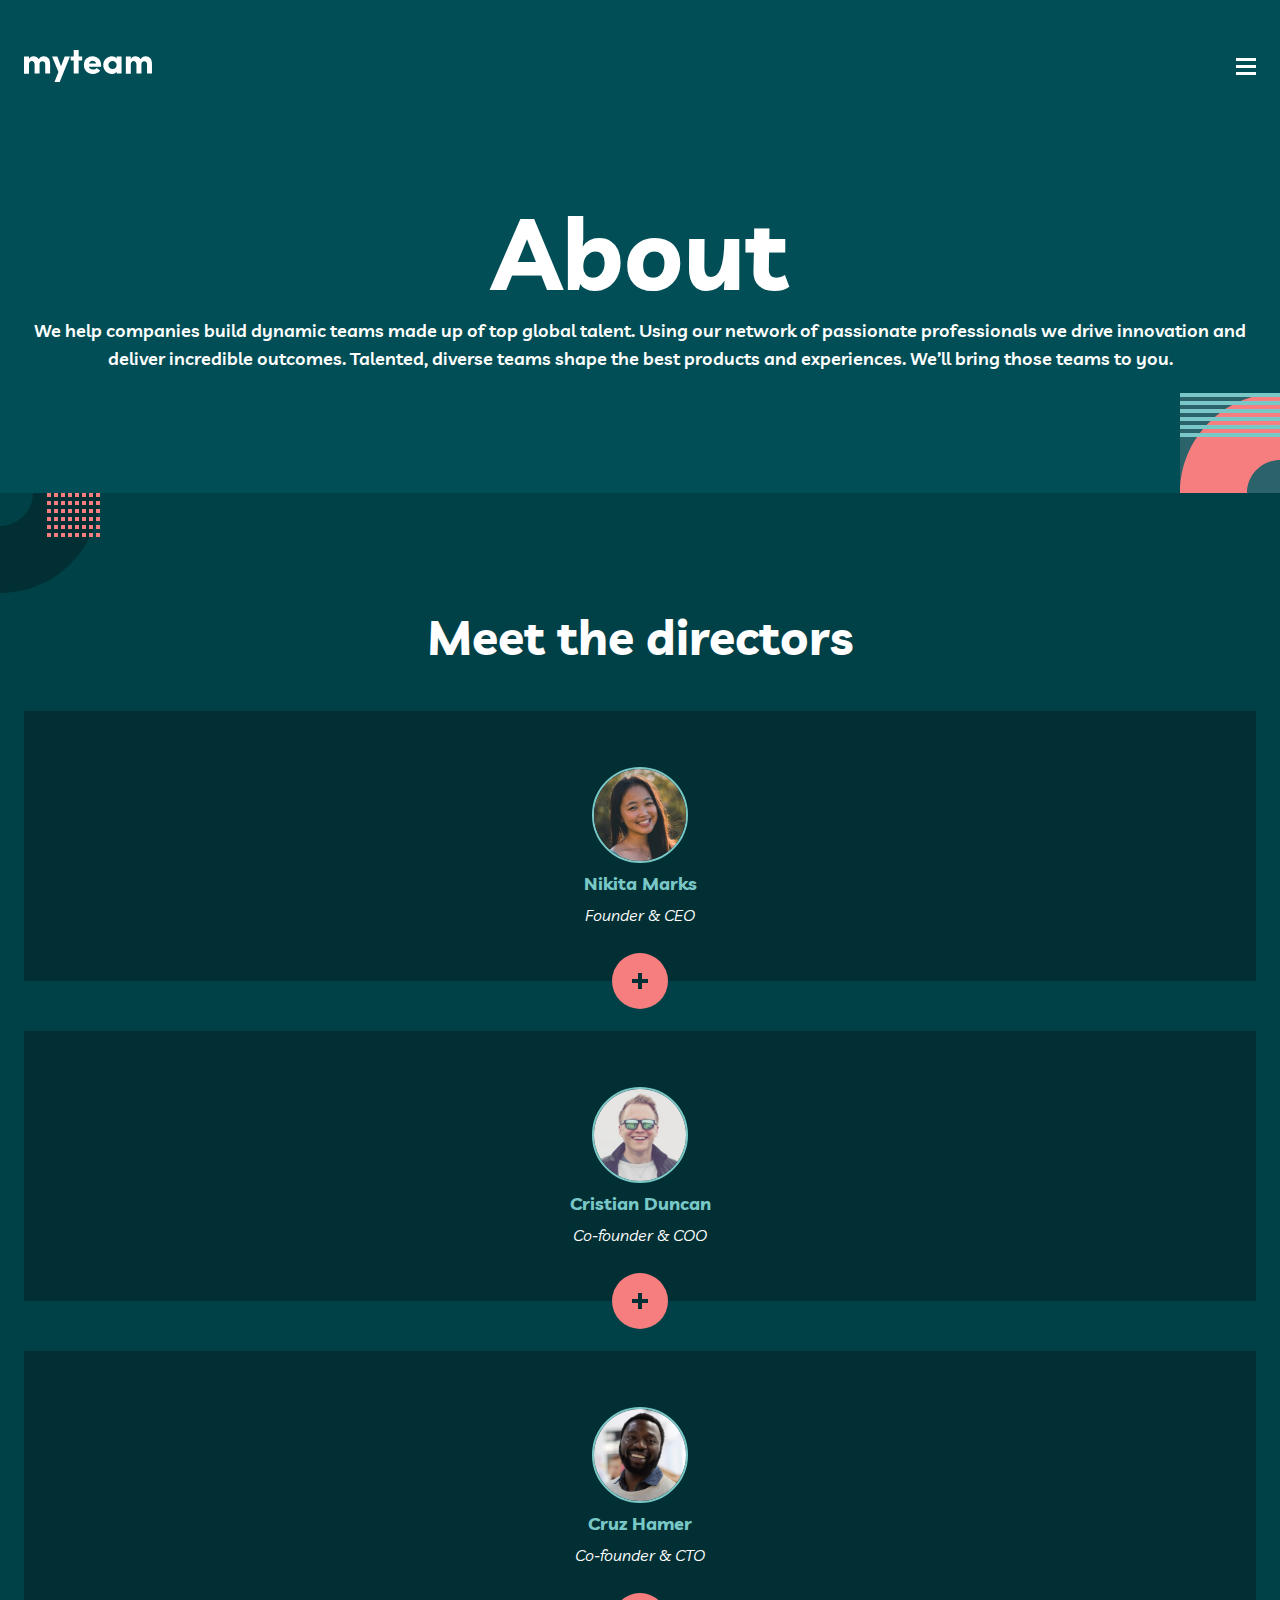
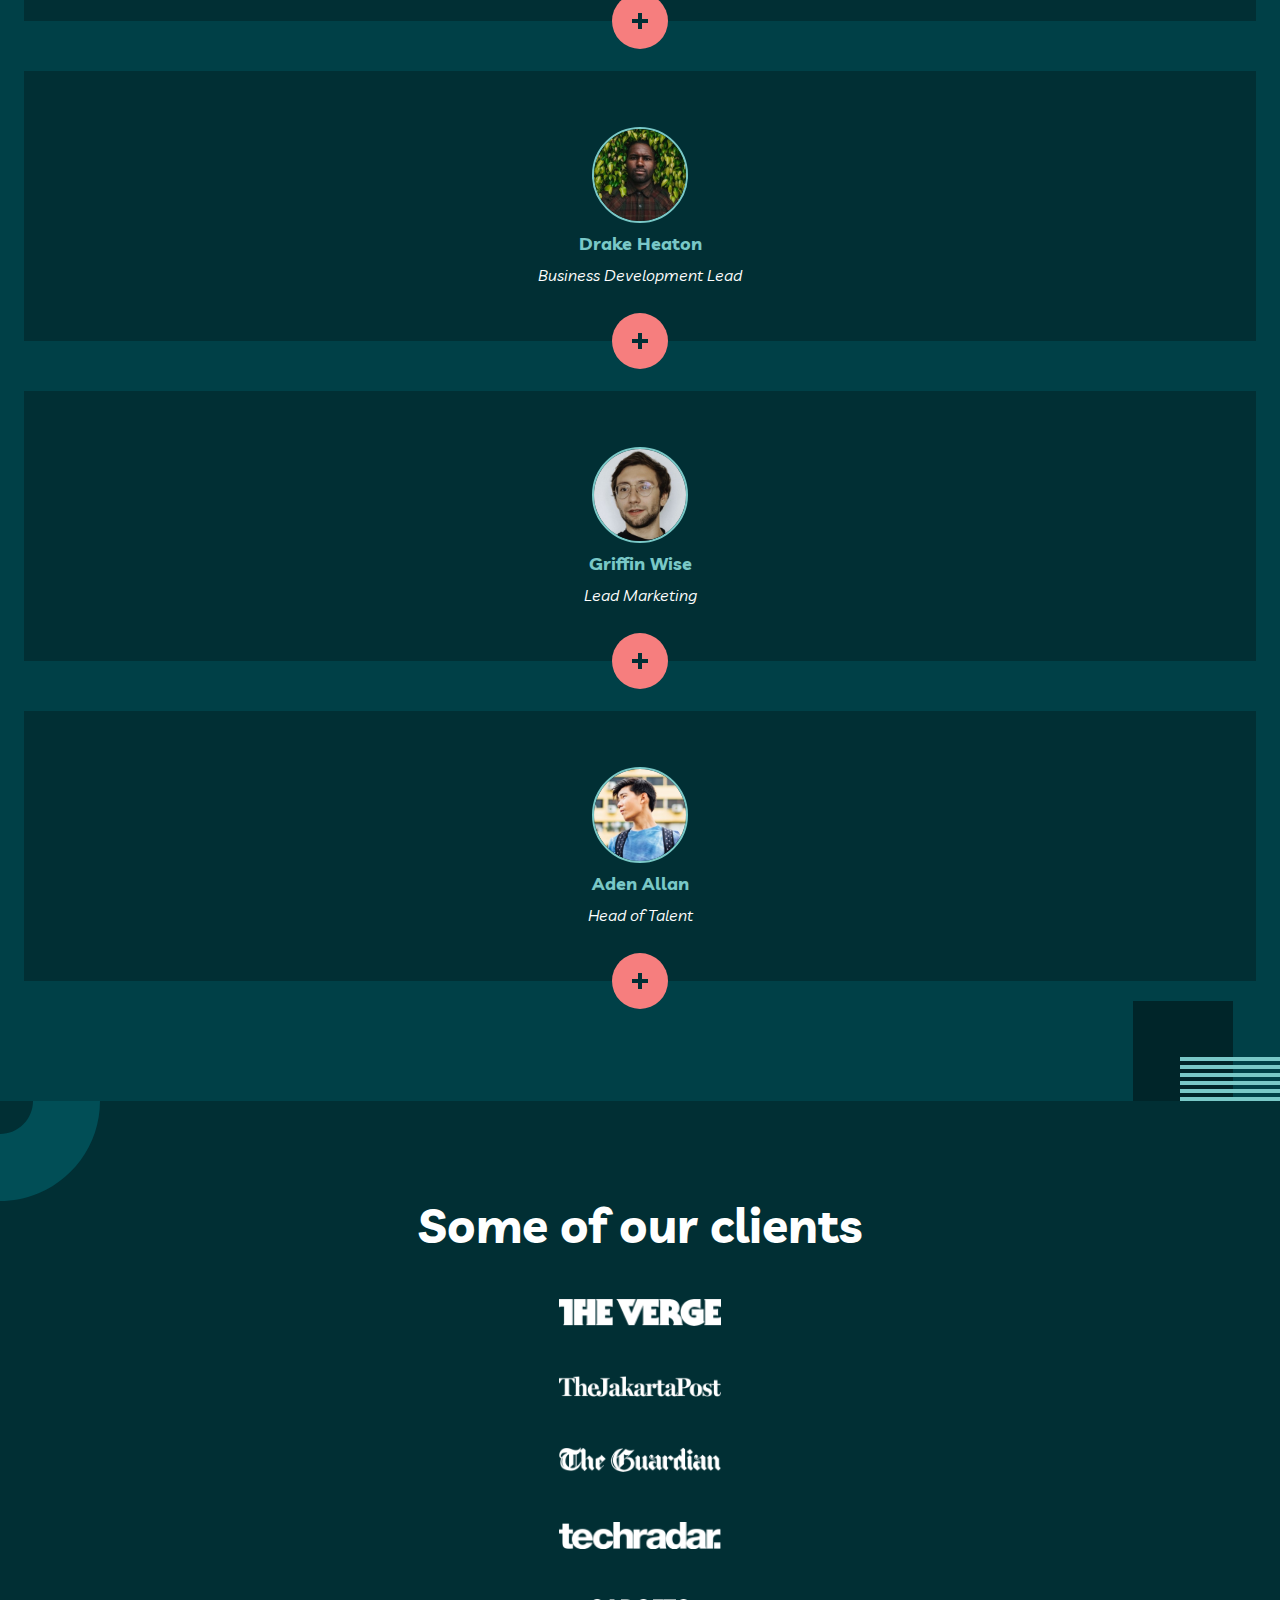
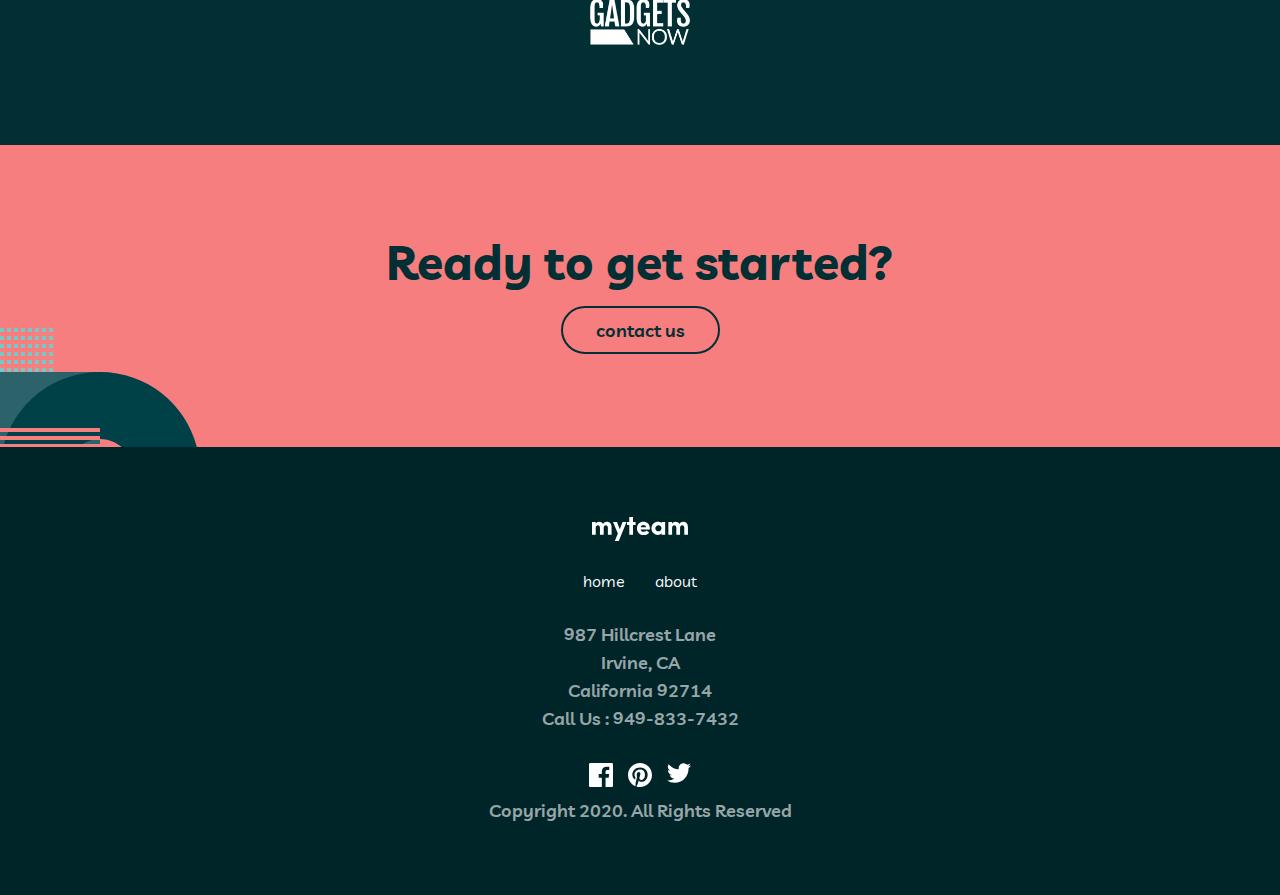
==== pages/about.html @ dcc4957d "section: clients" ====
<!DOCTYPE html>
<html lang="en">
  <head>
    <meta charset="UTF-8" />
    <meta name="viewport" content="width=device-width, initial-scale=1.0" />

    <link rel="preconnect" href="https://fonts.googleapis.com" />
    <link rel="preconnect" href="https://fonts.gstatic.com" crossorigin />
    <link
      href="https://fonts.googleapis.com/css2?family=Livvic:wght@100;200;300;400;500;600;700;900&display=swap"
      rel="stylesheet"
    />

    <link
      rel="icon"
      type="image/png"
      sizes="32x32"
      href="./images/favicon-32x32.png"
    />

    <link rel="stylesheet" href="../styles/global.css" />
    <link rel="stylesheet" href="../styles/About/index.css" />

    <title>Frontend Mentor | About</title>
  </head>

  <body>
    <header class="mobile">
      <img class="logo" src="../assets/logo.svg" alt="logo" />
      <img
        class="hamburger"
        src="../assets/icon-hamburger.svg"
        alt="hamburger icon"
      />
      <nav>
        <a href="./index.html">home</a>
        <a href="./pages/about.html">about</a>
        <button><a href="./pages/contact.html">contact us</a></button>
        <img src="../assets/icon-close.svg" id="close_nav" class="close_nav" />
        <img
          class="bg-image"
          src="../assets/bg-pattern-about-1-mobile-nav-1.svg"
          alt="background image"
        />
      </nav>
    </header>

    <section class="splash">
      <article>
        <h1>About</h1>
        <p>
          We help companies build dynamic teams made up of top global talent.
          Using our network of passionate professionals we drive innovation and
          deliver incredible outcomes. Talented, diverse teams shape the best
          products and experiences. We’ll bring those teams to you.
        </p>
      </article>
      <img src="../assets/bg-pattern-about-1-mobile-nav-1.svg" alt="bg-image" />
    </section>

    <section class="directors">
      <img
        class="bg-img-one"
        src="../assets/bg-pattern-about-2-contact-1.svg"
        alt="bg image one"
      />
      <div class="wrapper">
        <h2>Meet the directors</h2>

        <article>
          <img class="avatar" src="../assets/avatar-nikita.jpg" alt="avatar" />

          <h3>Nikita Marks</h3>
          <i>Founder & CEO</i>
          <p>
            “It always amazes me how much talent there is in every corner of the
            globe.”
          </p>
          <div class="media-container">
            <img src="../assets/icon-twitter.svg" alt="twitter icon" />
            <img src="../assets/icon-linkedin.svg" alt="linkedin icon" />
          </div>
          <span id="cross-button" class="plus-circle">
            <img src="../assets/icon-cross.svg" alt="cross" />
          </span>
        </article>

        <article>
          <img
            class="avatar"
            src="../assets/avatar-christian.jpg"
            alt="avatar"
          />

          <h3>Cristian Duncan</h3>
          <i>Co-founder & COO</i>

          <p>
            “Distributed teams required unique processes. You need to approach
            work in a new way.”
          </p>
          <div class="media-container">
            <img src="../assets/icon-twitter.svg" alt="twitter icon" />
            <img src="../assets/icon-linkedin.svg" alt="linkedin icon" />
          </div>
          <span id="cross-button" class="plus-circle">
            <img src="../assets/icon-cross.svg" alt="cross" />
          </span>
        </article>

        <article>
          <img class="avatar" src="../assets/avatar-cruz.jpg" alt="avatar" />

          <h3>Cruz Hamer</h3>
          <i>Co-founder & CTO</i>

          <p>
            “Technology is at the forefront of enabling distributed teams.
            That's where we come in.”
          </p>
          <div class="media-container">
            <img src="../assets/icon-twitter.svg" alt="twitter icon" />
            <img src="../assets/icon-linkedin.svg" alt="linkedin icon" />
          </div>
          <span id="cross-button" class="plus-circle">
            <img src="../assets/icon-cross.svg" alt="cross" />
          </span>
        </article>

        <article>
          <img class="avatar" src="../assets/avatar-drake.jpg" alt="avatar" />

          <h3>Drake Heaton</h3>
          <i>Business Development Lead</i>

          <p>
            “Hiring similar people from similar backgrounds is a surefire way to
            stunt innovation.”
          </p>
          <div class="media-container">
            <img src="../assets/icon-twitter.svg" alt="twitter icon" />
            <img src="../assets/icon-linkedin.svg" alt="linkedin icon" />
          </div>
          <span id="cross-button" class="plus-circle">
            <img src="../assets/icon-cross.svg" alt="cross" />
          </span>
        </article>

        <article>
          <img class="avatar" src="../assets/avatar-griffin.jpg" alt="avatar" />

          <h3>Griffin Wise</h3>
          <i>Lead Marketing</i>

          <p>
            “Unique perspectives shape unique products, which is what you need
            to survive these days.”
          </p>
          <div class="media-container">
            <img src="../assets/icon-twitter.svg" alt="twitter icon" />
            <img src="../assets/icon-linkedin.svg" alt="linkedin icon" />
          </div>
          <span id="cross-button" class="plus-circle">
            <img src="../assets/icon-cross.svg" alt="cross" />
          </span>
        </article>

        <article>
          <img class="avatar" src="../assets/avatar-aden.jpg" alt="avatar" />

          <h3>Aden Allan</h3>
          <i>Head of Talent</i>

          <p>
            “Empowered teams create truly amazing products. Set the north star
            and let them follow it.”
          </p>
          <div class="media-container">
            <img src="../assets/icon-twitter.svg" alt="twitter icon" />
            <img src="../assets/icon-linkedin.svg" alt="linkedin icon" />
          </div>
          <span id="cross-button" class="plus-circle">
            <img src="../assets/icon-cross.svg" alt="cross" />
          </span>
        </article>
      </div>
      <img
        class="bg-img-two"
        src="../assets/bg-pattern-home-4-about-3.svg"
        alt="bg-img-two"
      />
    </section>

    <section class="clients">
      <img
        class="bg-image"
        src="../assets/bg-pattern-about-4.svg"
        alt="bg image"
      />
      <h2>Some of our clients</h2>
      <div class="logo-container">
        <img src="../assets/logo-the-verge.png" alt="verge logo" />
        <img src="../assets/logo-jakarta-post.png" alt="jakarta logo" />
        <img src="../assets/logo-the-guardian.png" alt="guardian logo" />
        <img src="../assets/logo-tech-radar.png" alt="techradar logo" />
        <img src="../assets/logo-gadgets-now.png" alt="gadgets now logo" />
      </div>
    </section>

    <section class="get-started">
      <h2>Ready to get started?</h2>
      <button><a href="./contact.html">contact us</a></button>
      <img src="../assets/bg-pattern-home-6-about-5.svg" alt="bg image" />
    </section>

    <footer>
      <img class="logo" src="../assets/logo.svg" alt="logo" />
      <nav>
        <a href="#section.splash">home</a>
        <a href="./pages/about.html">about</a>
      </nav>
      <div class="addy">
        <p>987 Hillcrest Lane</p>
        <p>Irvine, CA</p>
        <p>California 92714</p>
        <p>Call Us : 949-833-7432</p>
      </div>
      <div class="copyright">
        <div class="media-wrapper">
          <img src="../assets/icon-facebook.svg" alt="facebook icon" />
          <img src="../assets/icon-pinterest.svg" alt="pintrest icon" />
          <img src="../assets/icon-twitter.svg" alt="twitter icon" />
        </div>
        <p>Copyright 2020. All Rights Reserved</p>
      </div>
    </footer>

    <script src="../index.js"></script>
    <script src="../scripts/about.js"></script>
  </body>
</html>
---- styles/global.css ----
@import url("./fonts.css");
@import url("./comps/button.css");
@import url("./comps/mobile_header.css");
@import url("./comps/footer.css");
@import url("./comps/get-started.css");
* {
  box-sizing: border-box;
  margin: 0;
  padding: 0;
}

:root {
  --midnight-green: #014e56;
  --light-coral: #f67e7e;
  --rapture-blue: #79c8c7;
  --police-blue: #2c6269;
  --jungle-green: #004047;
  --sacramento-green: #012f34;
  --dark-green: #002529;
  --light-text: rgba(360, 360, 360, 0.6);
}

html {
  background: var(--midnight-green);
}

body {
  position: relative;
}

section {
  padding: 0 24px;
}

a {
  text-decoration: none;
  color: inherit;
}
---- styles/About/index.css ----
@import url("./splash.css");
@import url("./directors.css");
@import url("./clients.css");
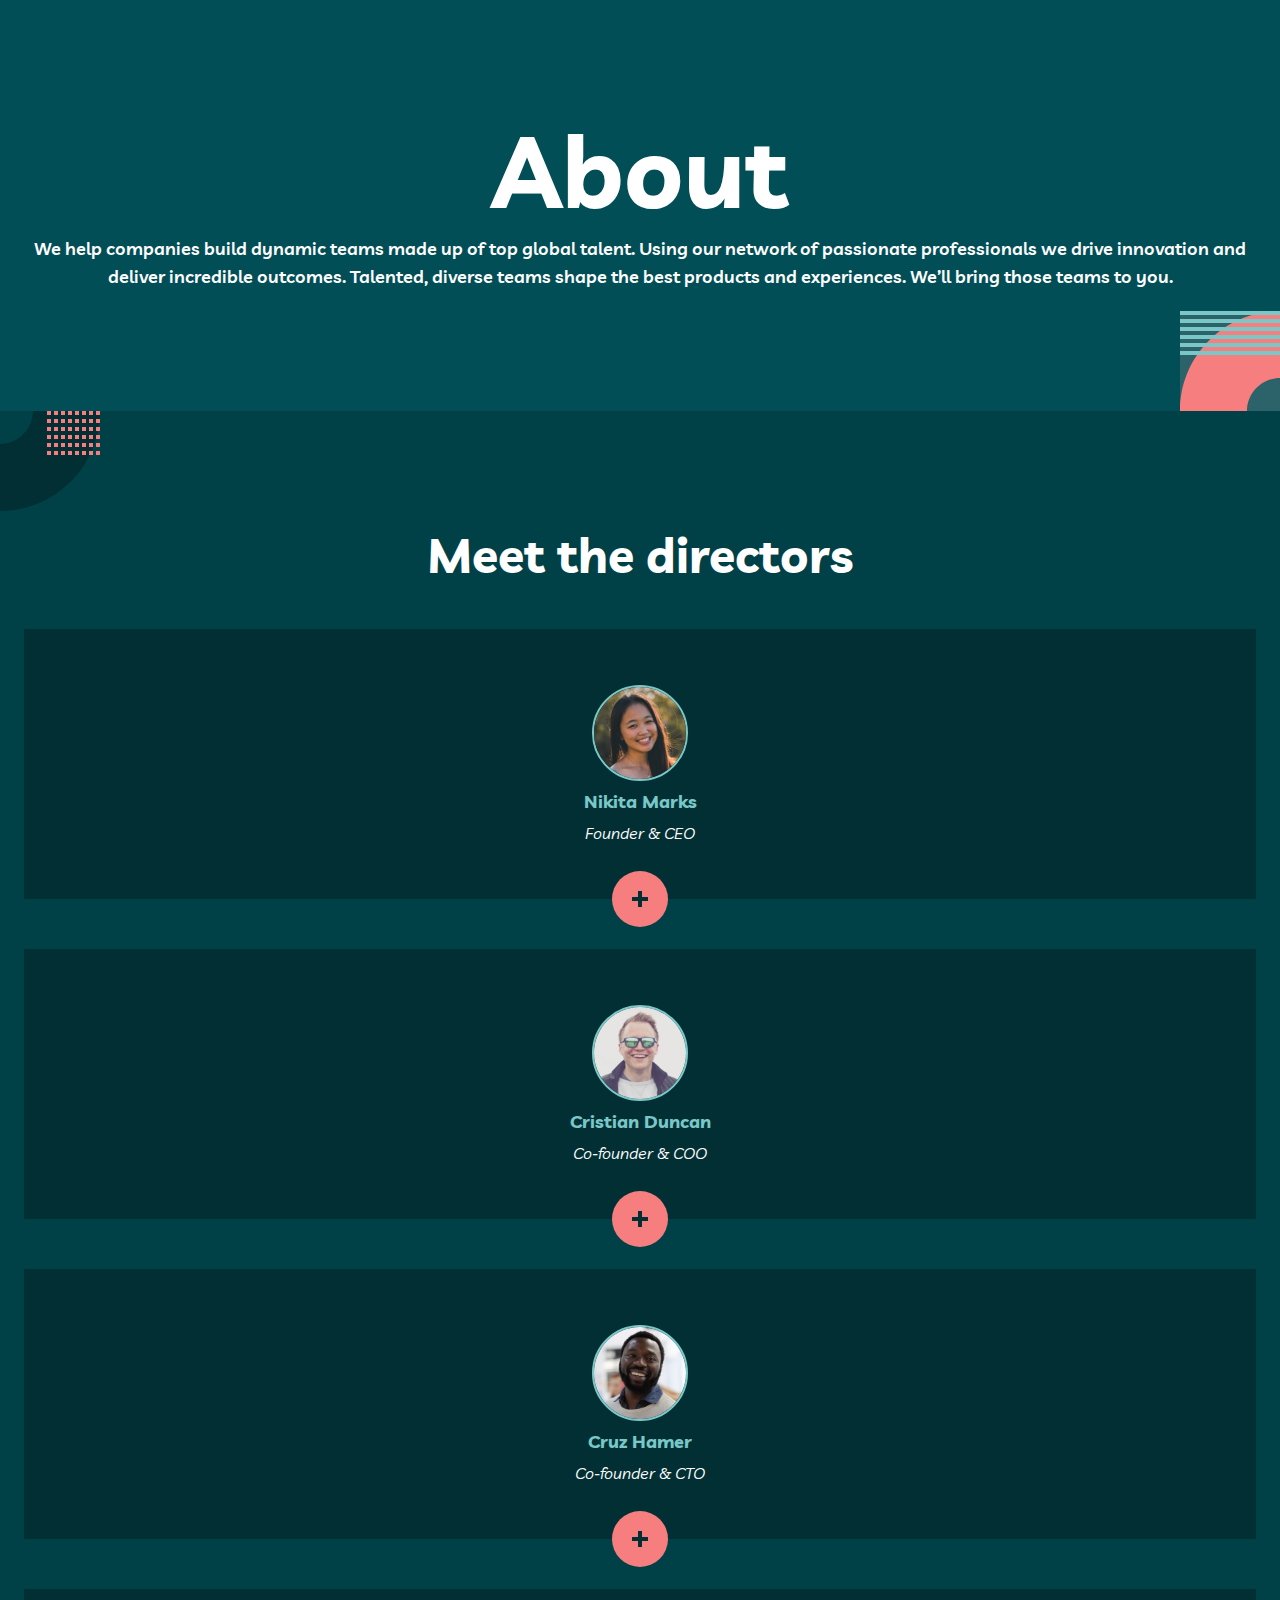
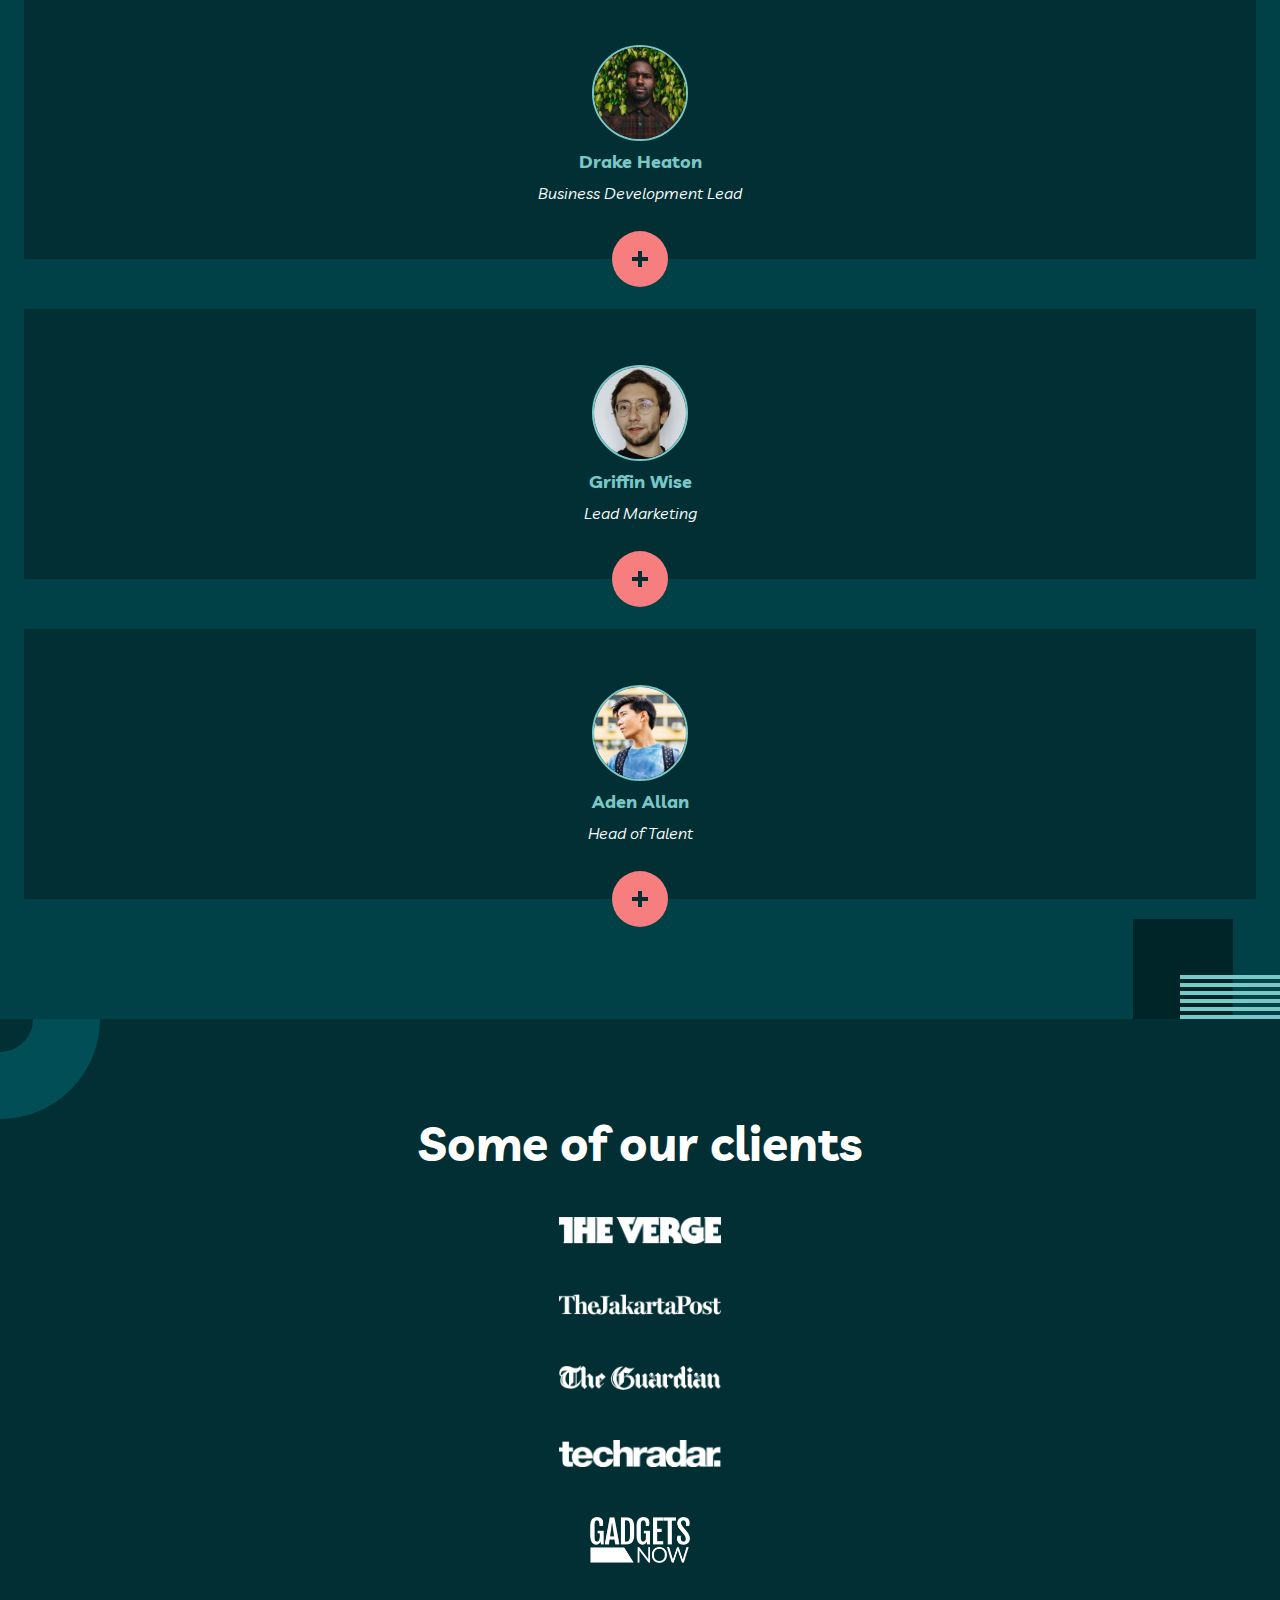
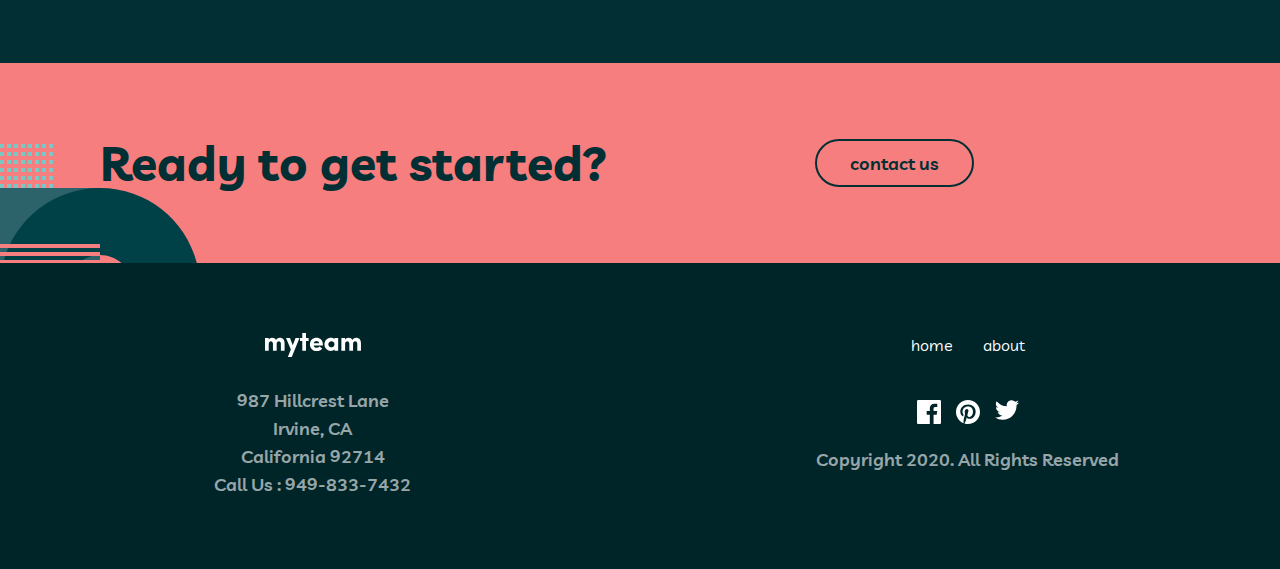
==== commit 8b450958: "page: home tablet view" ====
--- a/pages/about.html
+++ b/pages/about.html
@@ -33,7 +33,7 @@
         alt="hamburger icon"
       />
       <nav>
-        <a href="./index.html">home</a>
+        <a href="../index.html">home</a>
         <a href="./pages/about.html">about</a>
         <button><a href="./pages/contact.html">contact us</a></button>
         <img src="../assets/icon-close.svg" id="close_nav" class="close_nav" />
--- a/styles/global.css
+++ b/styles/global.css
@@ -3,6 +3,7 @@
 @import url("./comps/mobile_header.css");
 @import url("./comps/footer.css");
 @import url("./comps/get-started.css");
+@import url("./comps/header_desktop.css");
 * {
   box-sizing: border-box;
   margin: 0;
@@ -36,3 +37,9 @@
   text-decoration: none;
   color: inherit;
 }
+
+@media (min-width: 768px) {
+  section {
+    padding: 0 100px;
+  }
+}
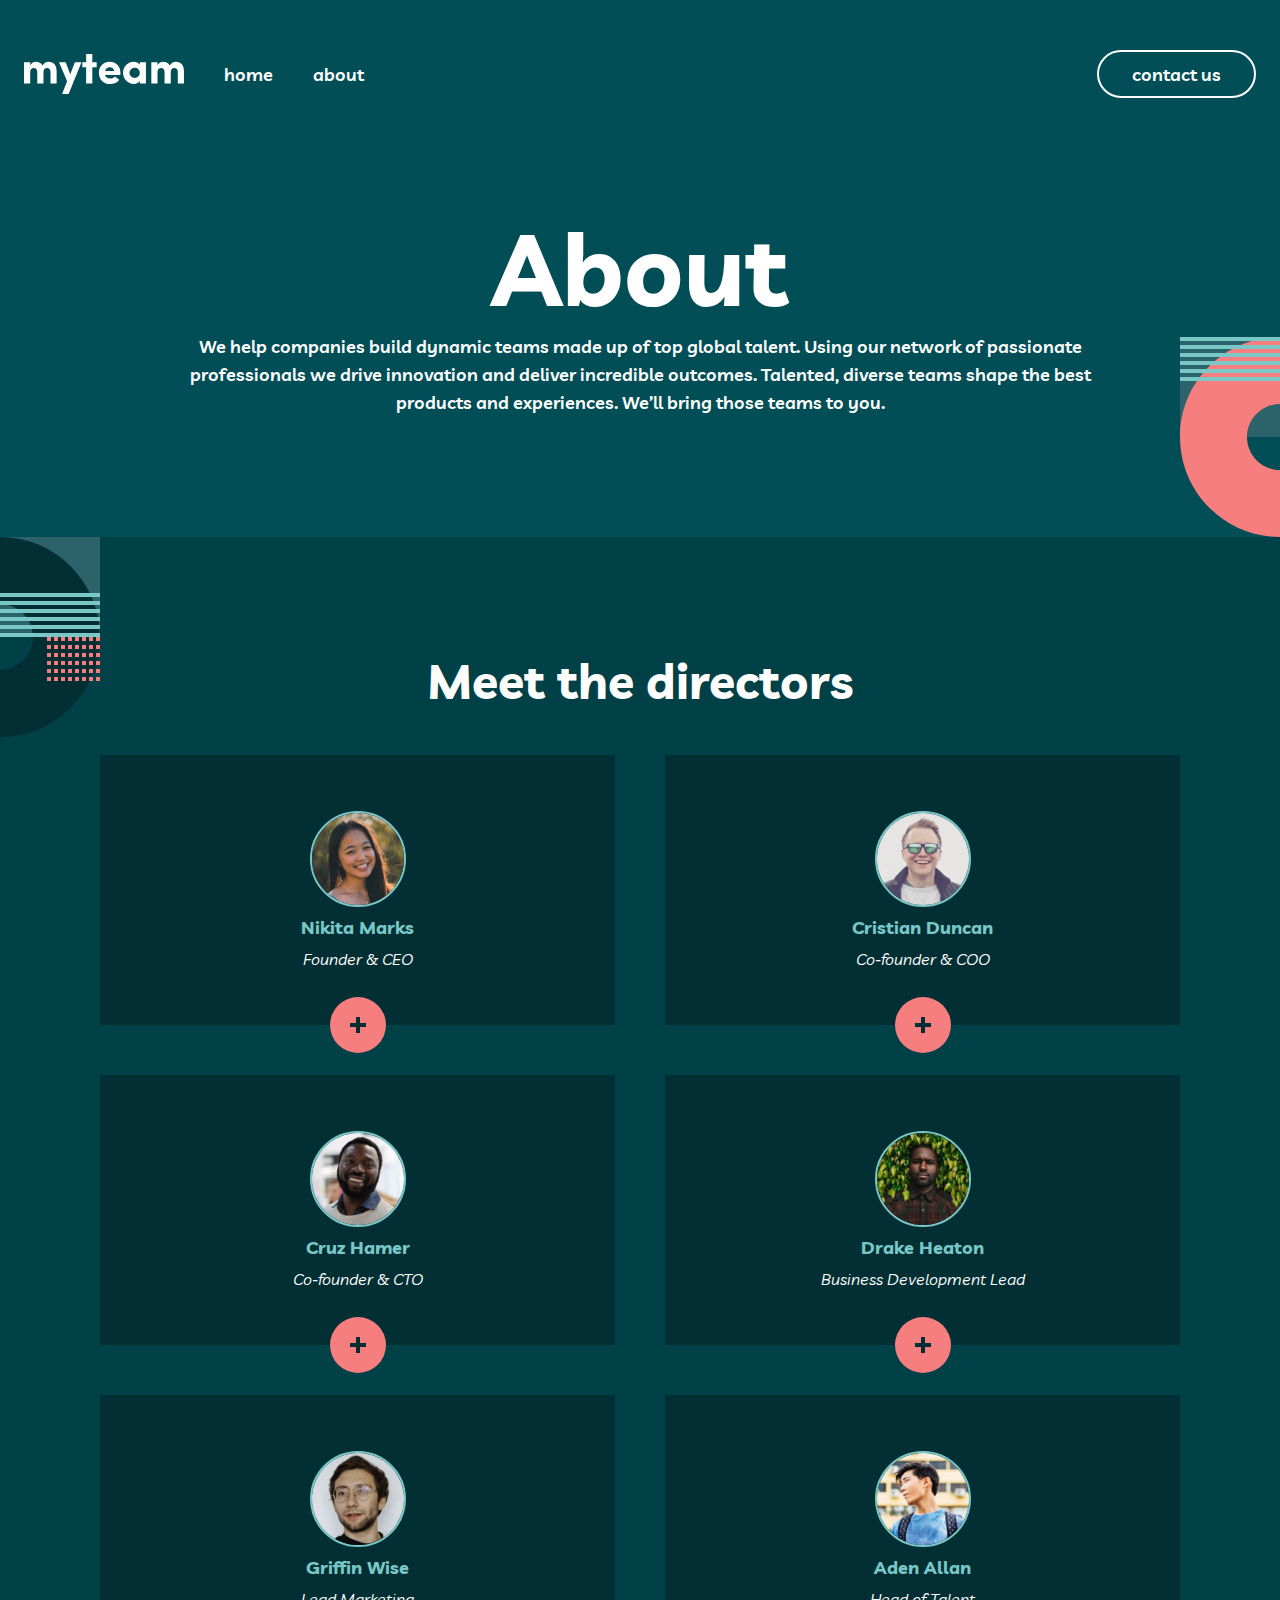
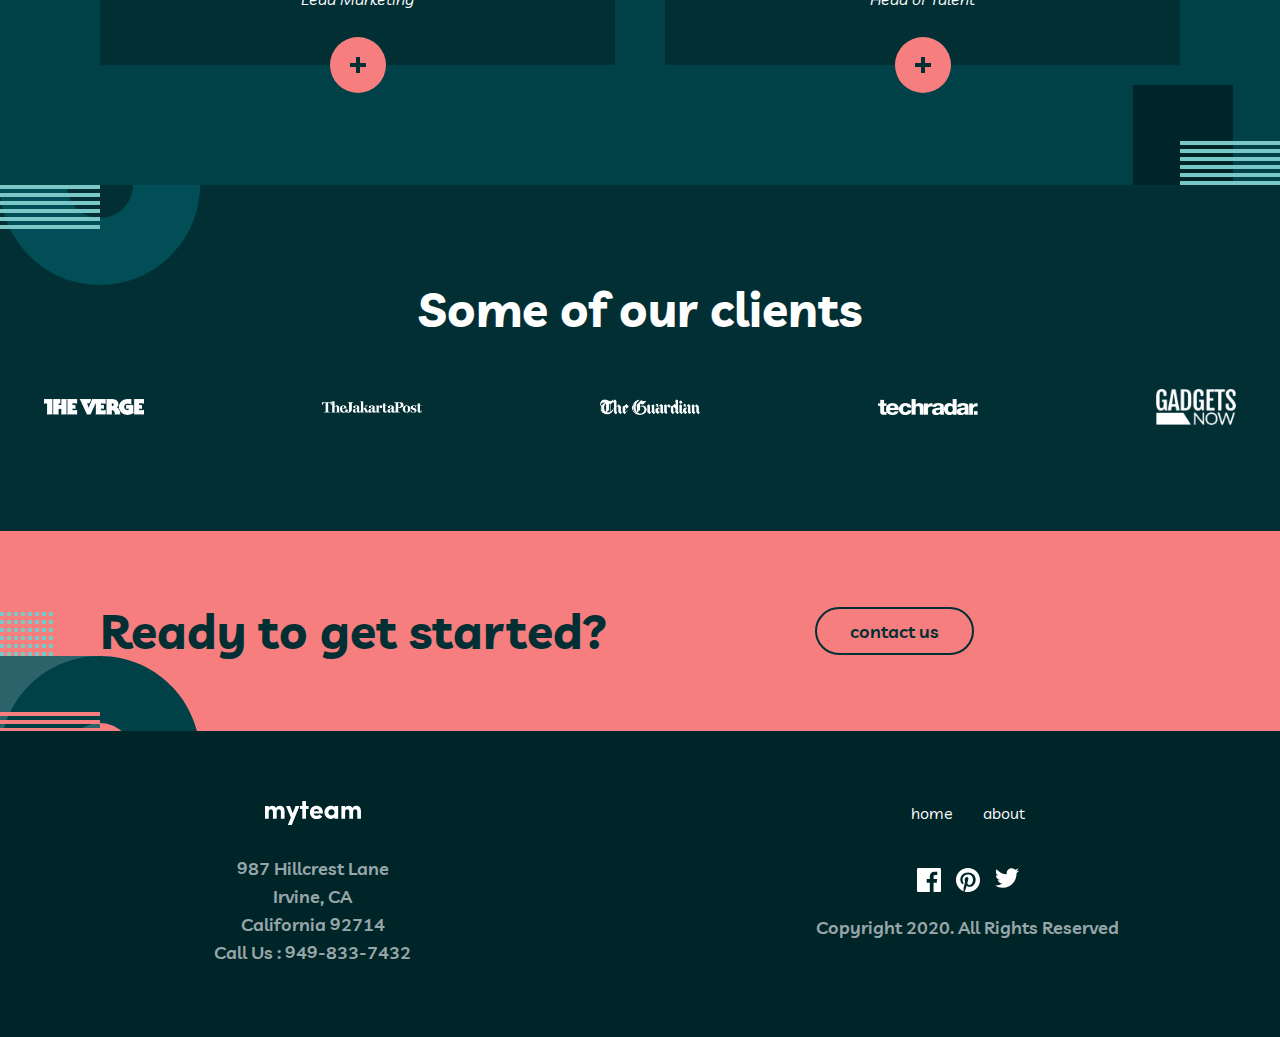
==== commit 60702b8a: "page:about tablet view" ====
--- a/pages/about.html
+++ b/pages/about.html
@@ -45,6 +45,15 @@
       </nav>
     </header>
 
+    <header class="desktop">
+      <nav>
+        <img class="logo" src="../assets/logo.svg" alt="logo" />
+        <a href="./index.html">home</a>
+        <a href="./pages/about.html">about</a>
+      </nav>
+      <button><a href="./pages/contact.html">contact us</a></button>
+    </header>
+
     <section class="splash">
       <article>
         <h1>About</h1>
@@ -64,9 +73,8 @@
         src="../assets/bg-pattern-about-2-contact-1.svg"
         alt="bg image one"
       />
+      <h2>Meet the directors</h2>
       <div class="wrapper">
-        <h2>Meet the directors</h2>
-
         <article>
           <img class="avatar" src="../assets/avatar-nikita.jpg" alt="avatar" />
 
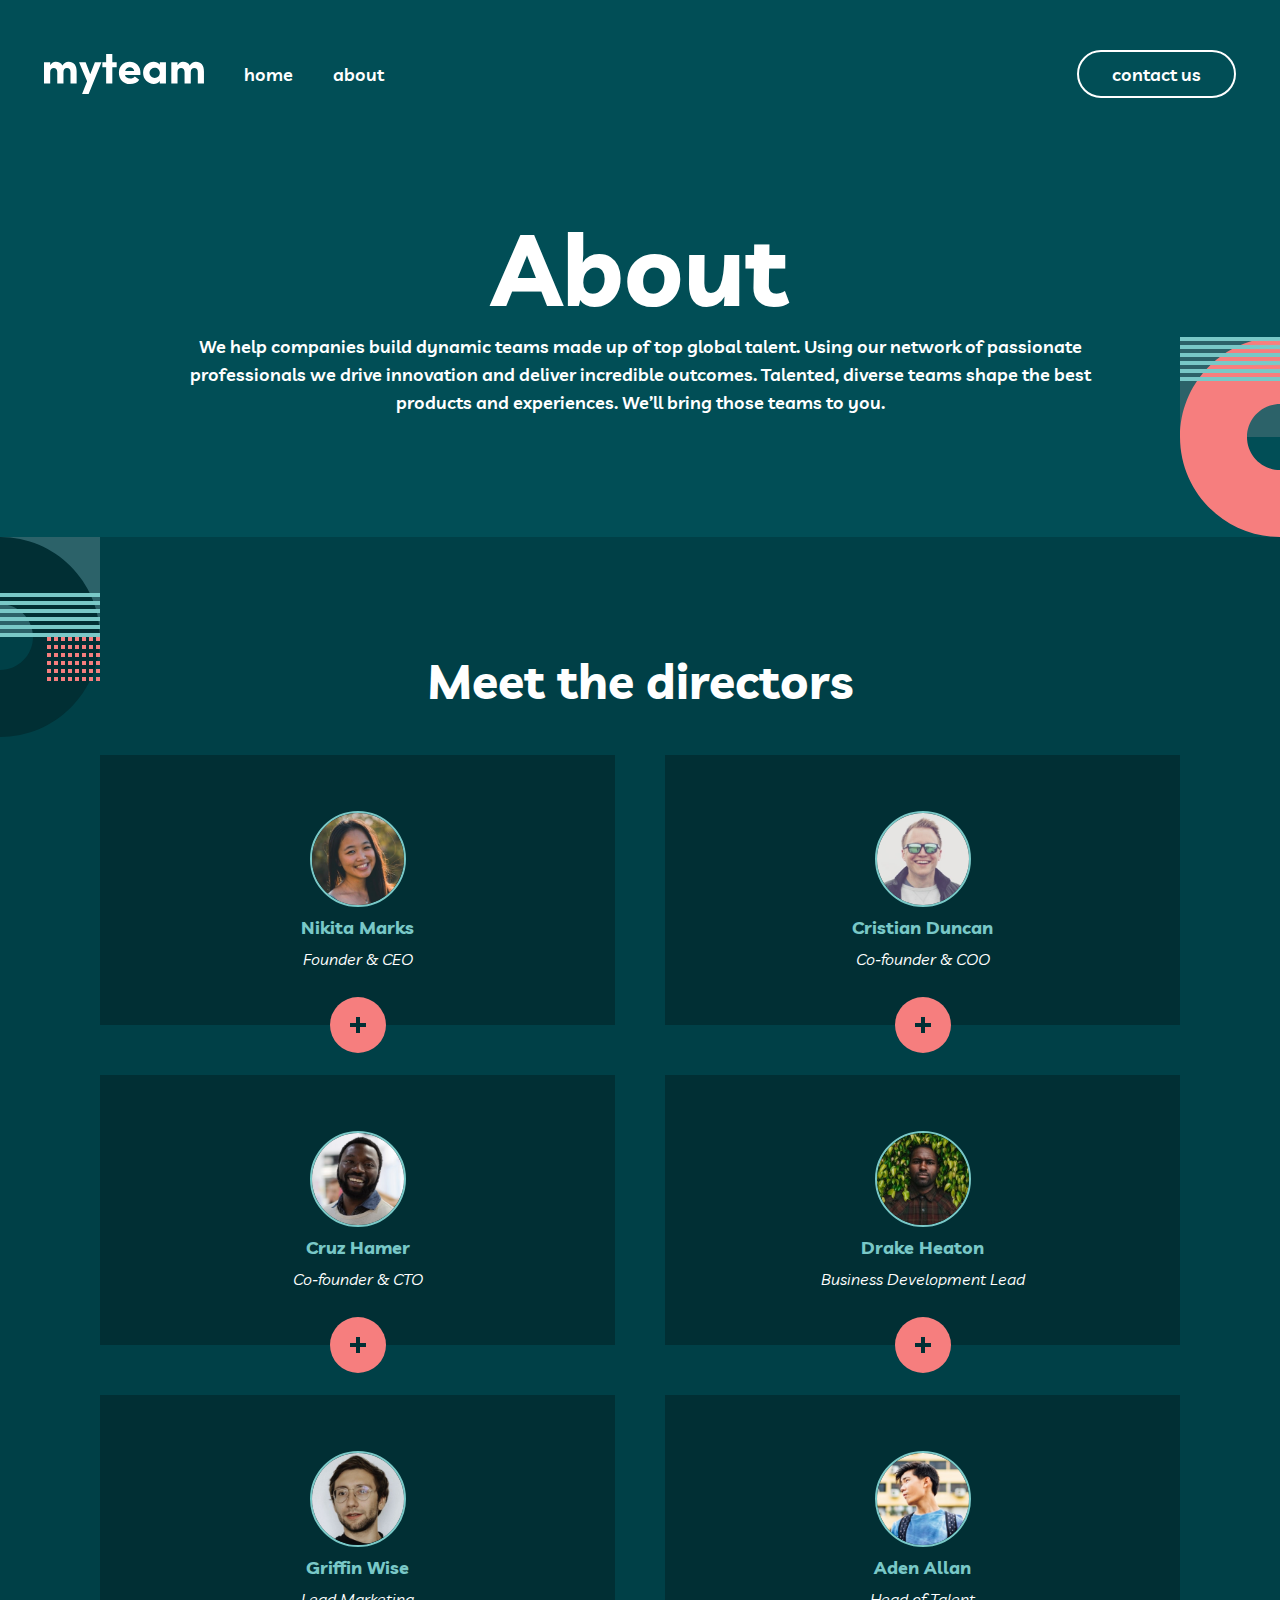
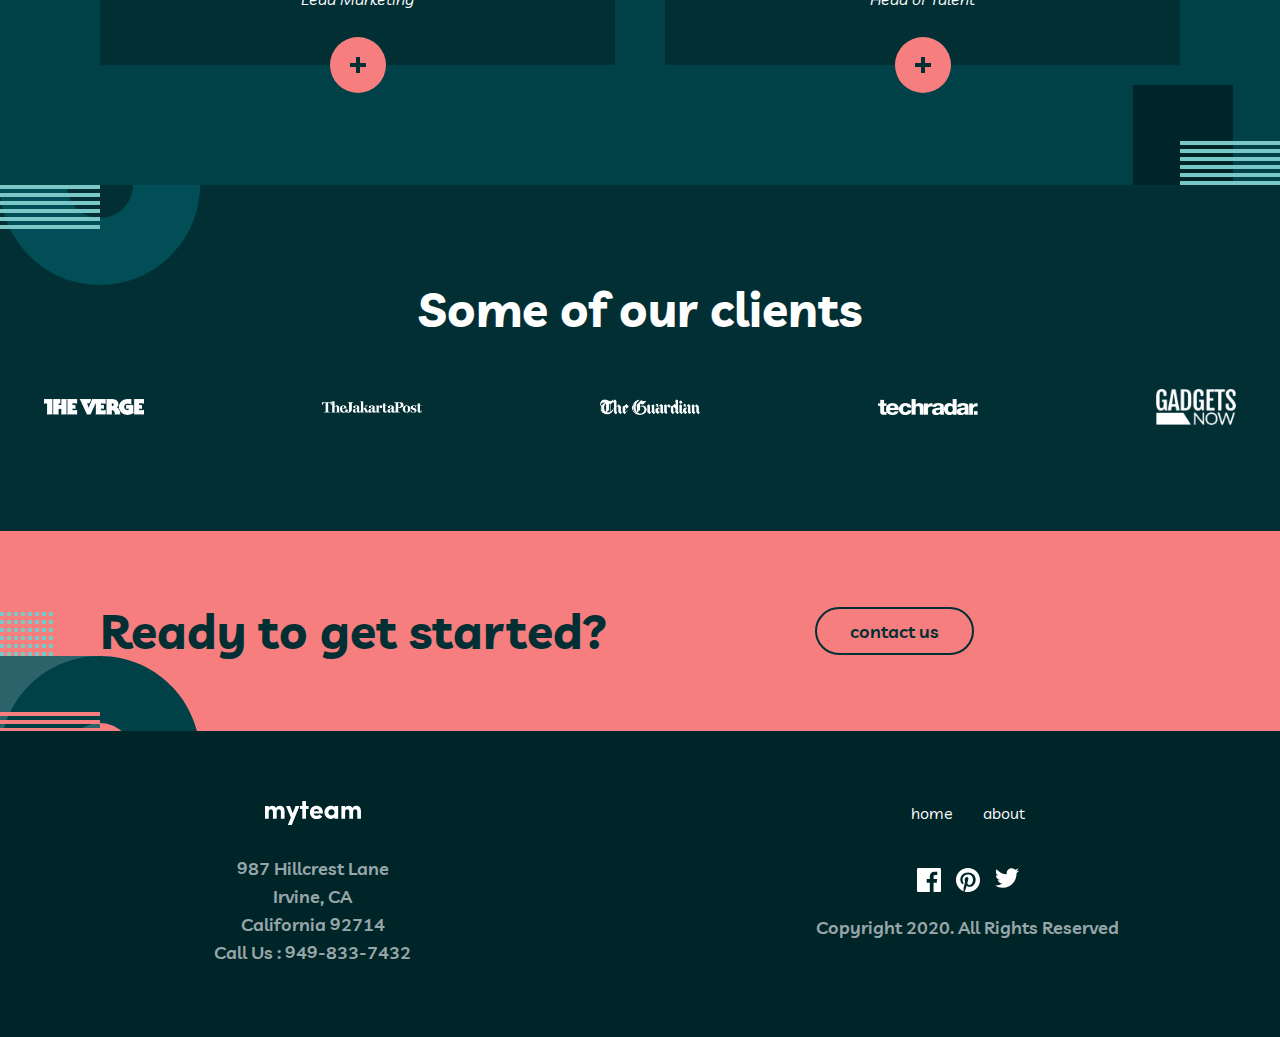
==== commit 02c3a8bc: "page:contact tablet view" ====
--- a/pages/about.html
+++ b/pages/about.html
@@ -51,7 +51,7 @@
         <a href="./index.html">home</a>
         <a href="./pages/about.html">about</a>
       </nav>
-      <button><a href="./pages/contact.html">contact us</a></button>
+      <button><a href="./contact.html">contact us</a></button>
     </header>
 
     <section class="splash">
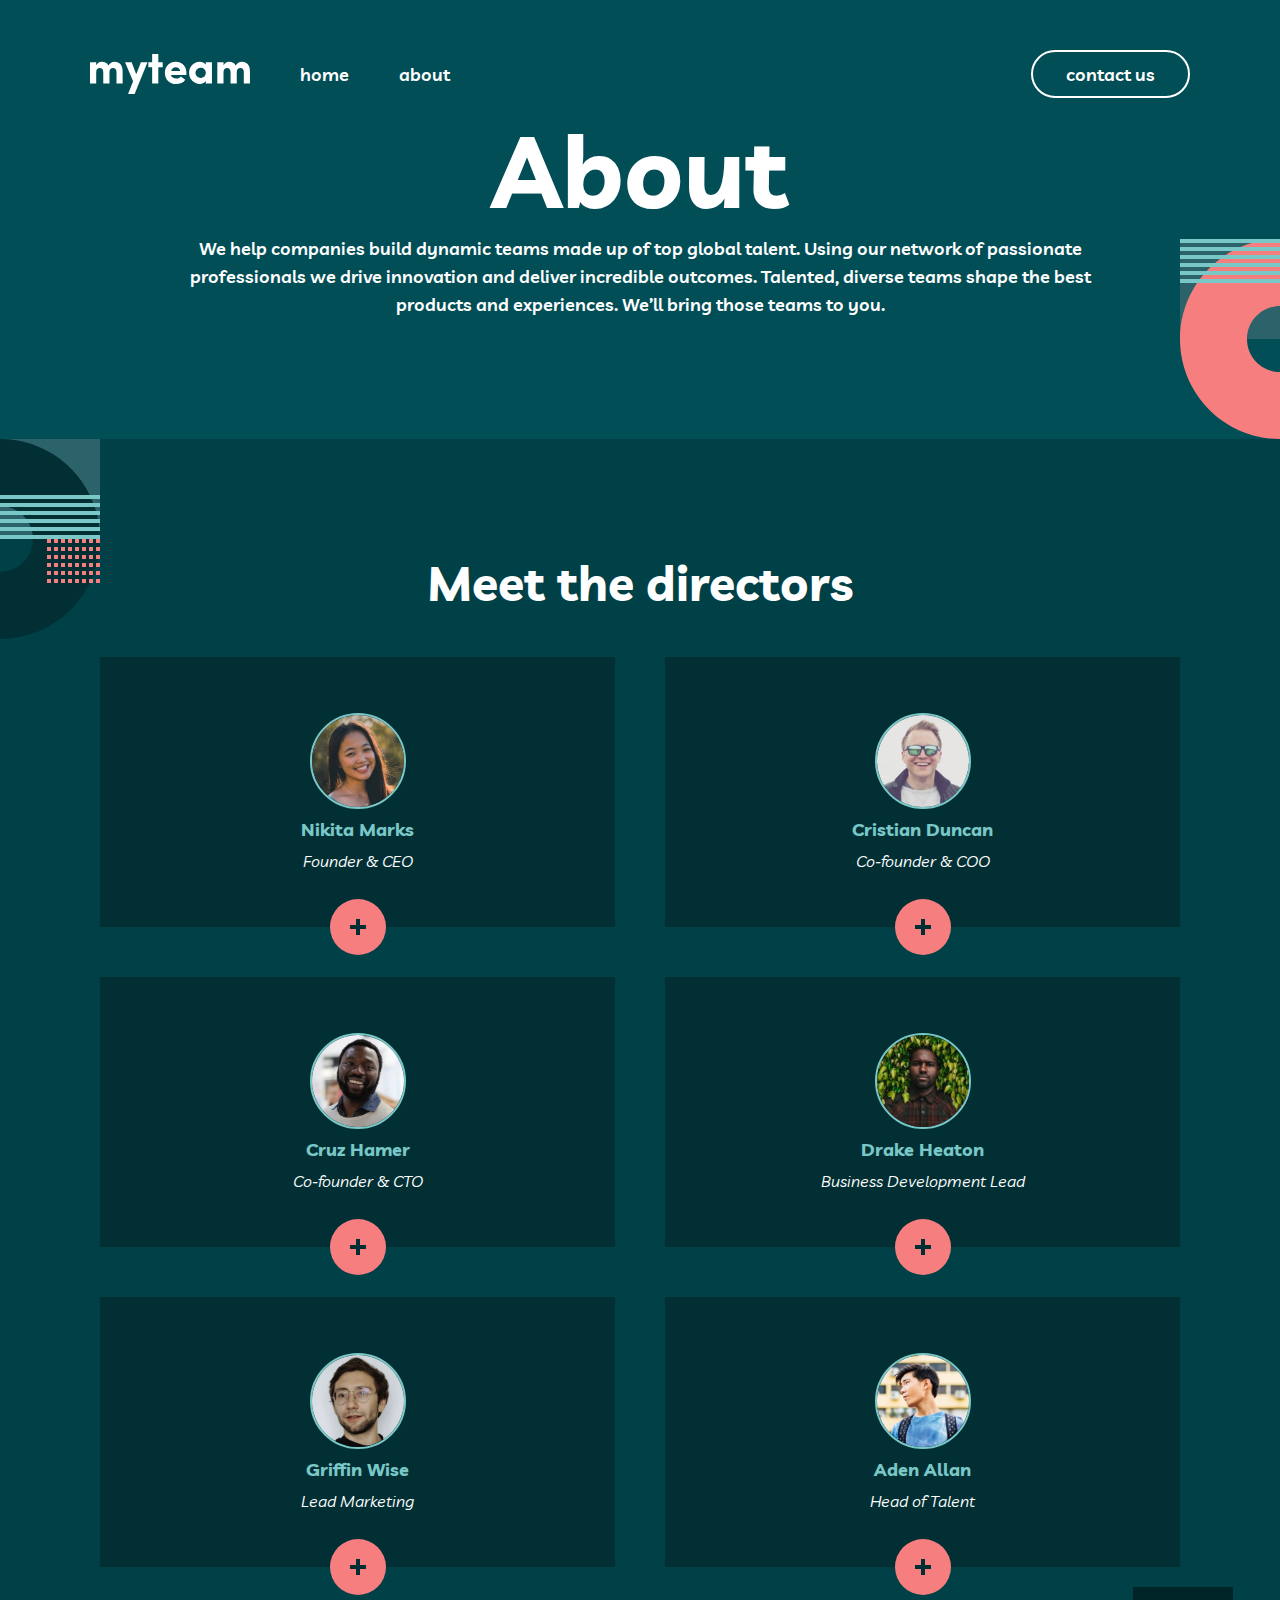
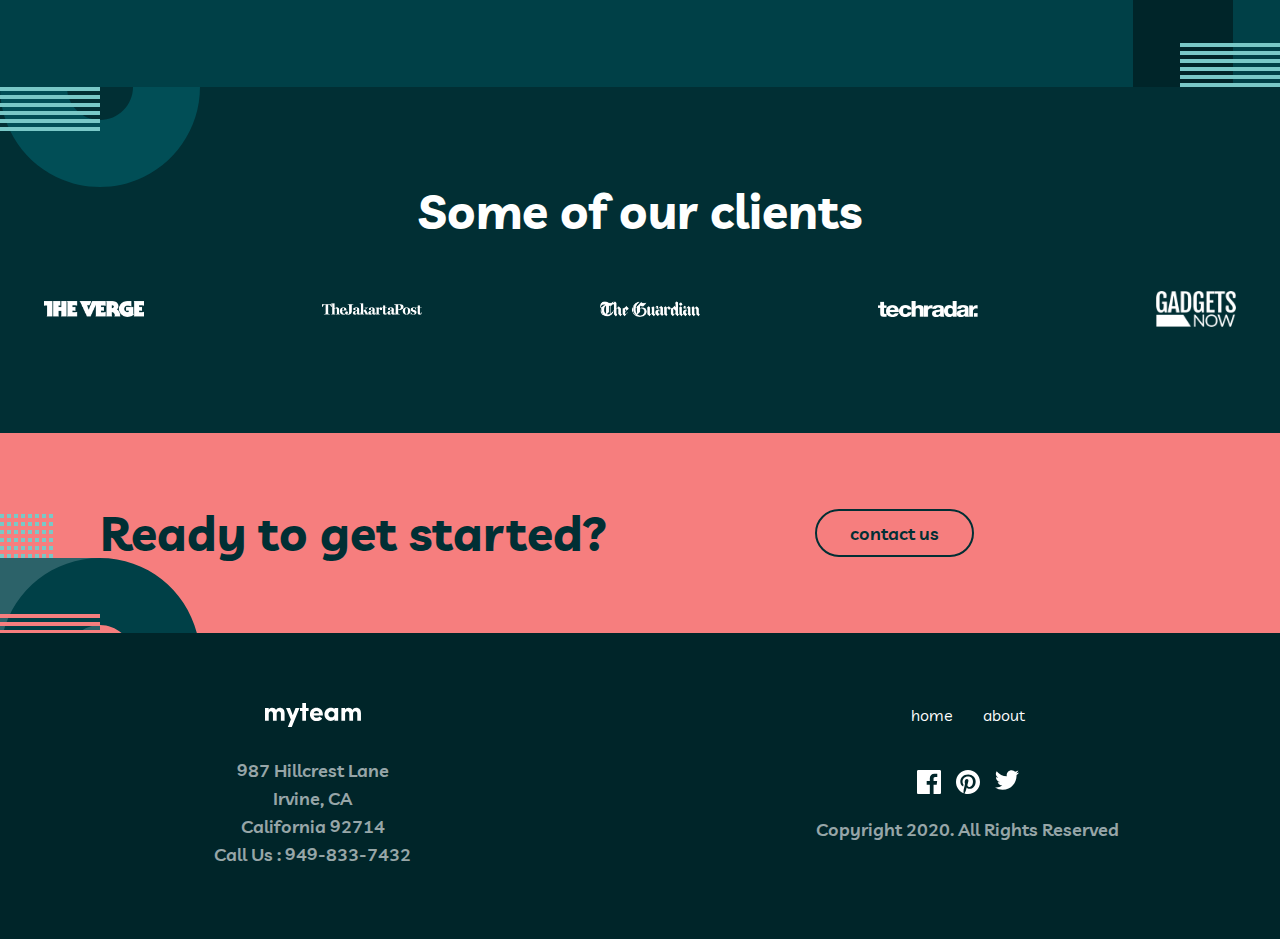
==== commit eaac279c: "page:home fixed splash styles" ====
--- a/pages/about.html
+++ b/pages/about.html
@@ -48,8 +48,8 @@
     <header class="desktop">
       <nav>
         <img class="logo" src="../assets/logo.svg" alt="logo" />
-        <a href="./index.html">home</a>
-        <a href="./pages/about.html">about</a>
+        <a href="../index.html">home</a>
+        <a href="./about.html">about</a>
       </nav>
       <button><a href="./contact.html">contact us</a></button>
     </header>
--- a/styles/global.css
+++ b/styles/global.css
@@ -27,10 +27,14 @@
 
 body {
   position: relative;
+  max-width: 1500px;
+  margin: auto;
 }
 
 section {
   padding: 0 24px;
+  max-width: 1500px;
+  margin: auto;
 }
 
 a {
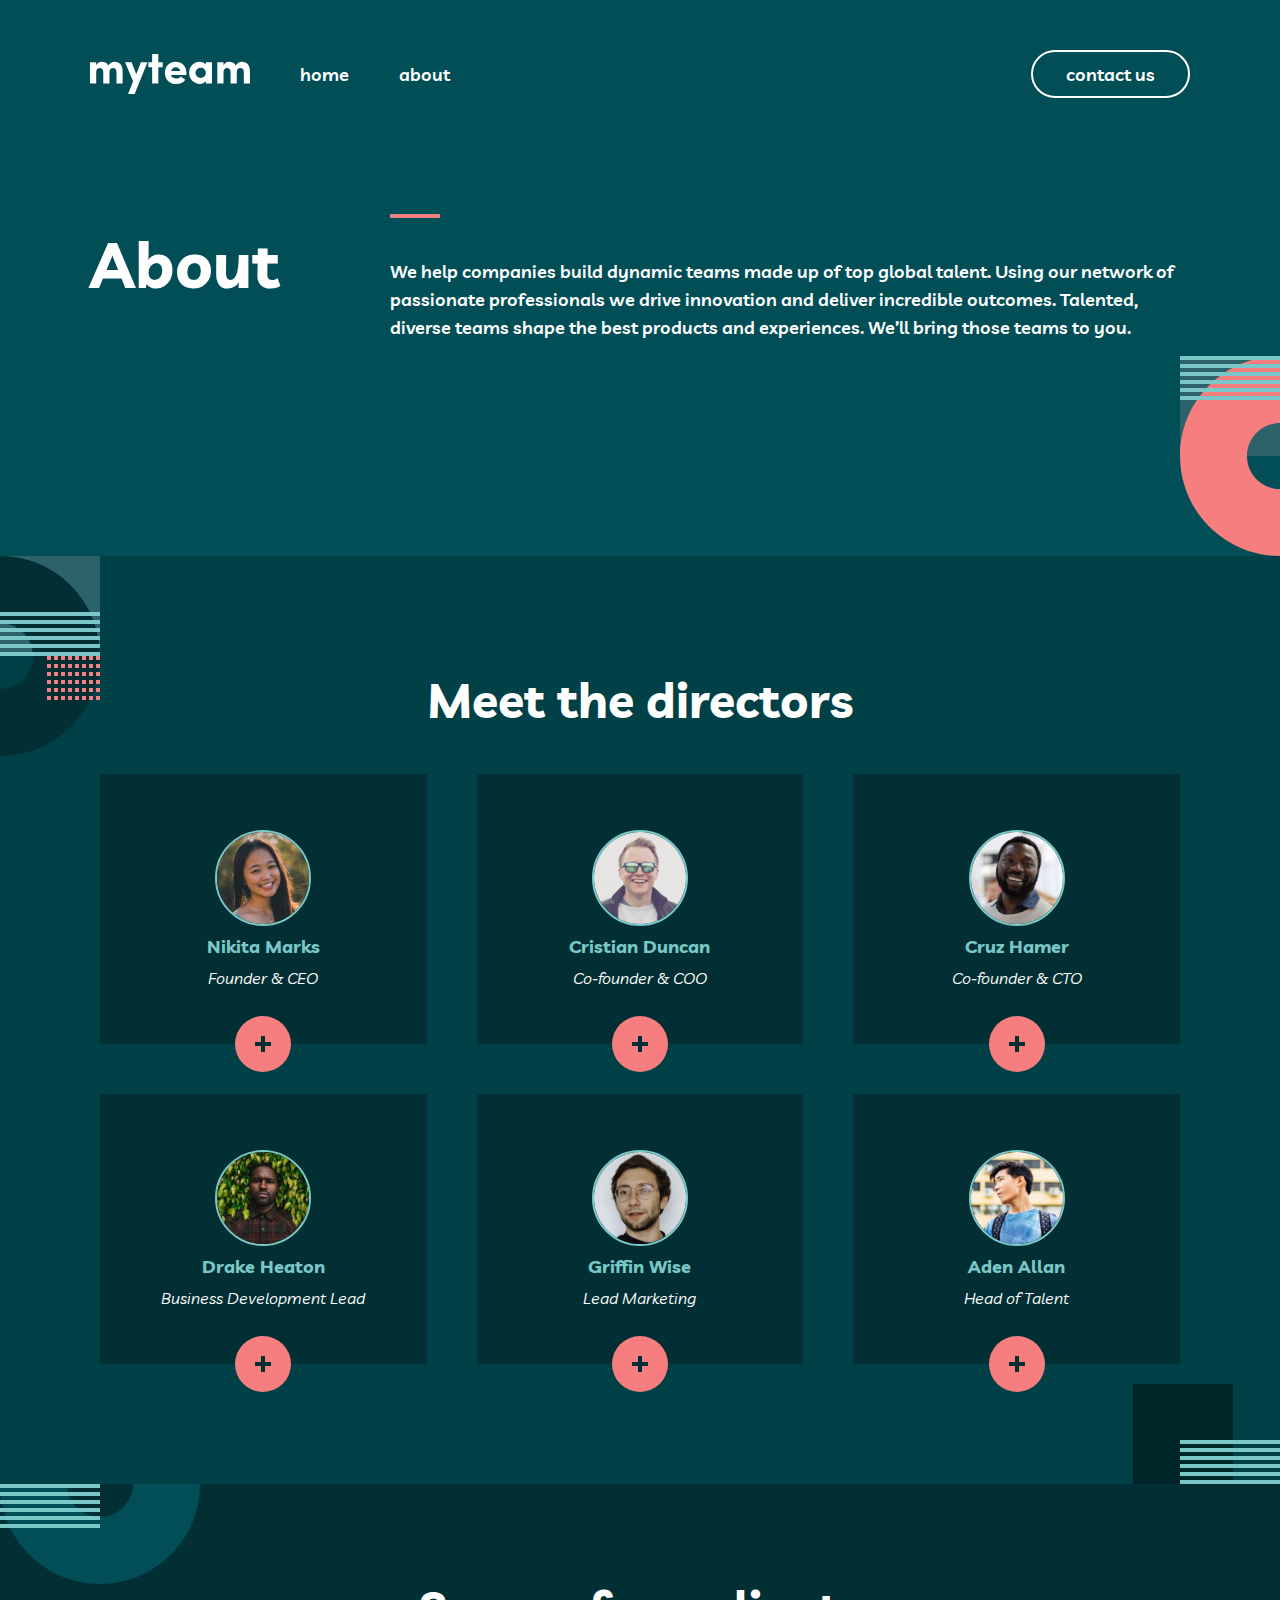
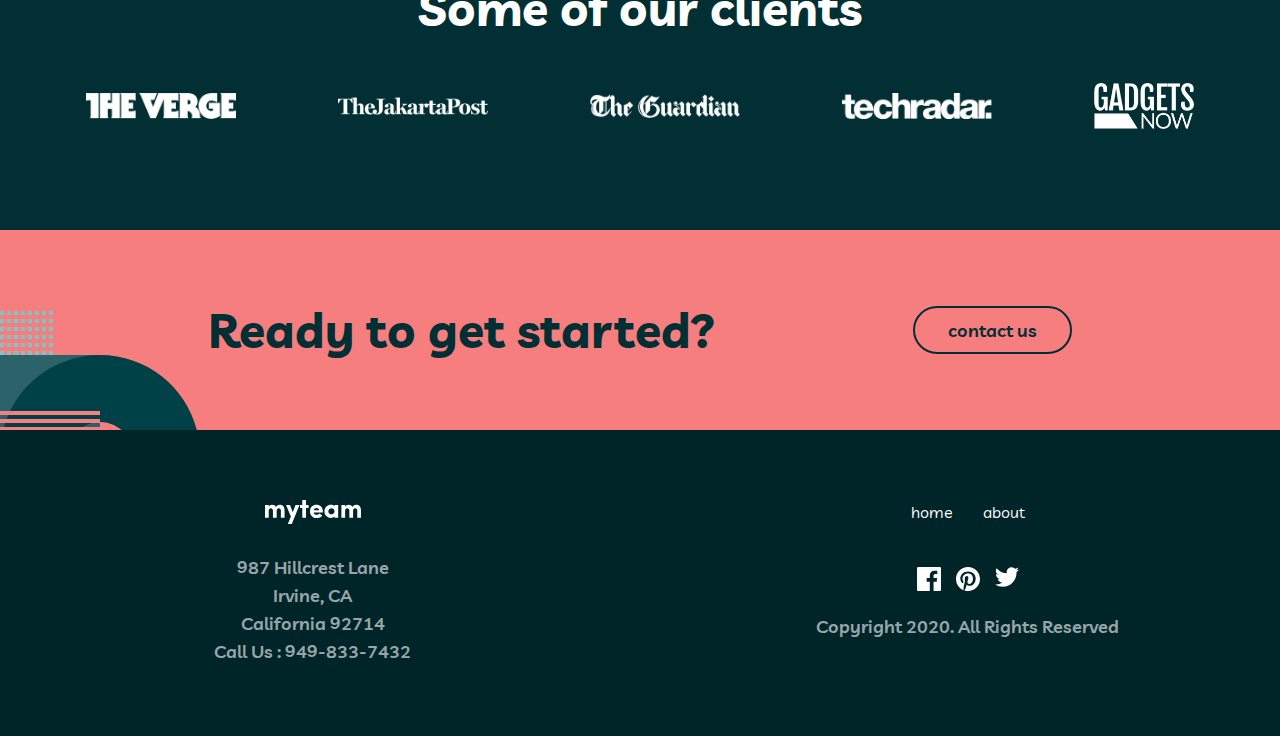
==== commit 94b35f6f: "page:about finished desktop" ====
--- a/pages/about.html
+++ b/pages/about.html
@@ -44,7 +44,6 @@
         />
       </nav>
     </header>
-
     <header class="desktop">
       <nav>
         <img class="logo" src="../assets/logo.svg" alt="logo" />
@@ -57,12 +56,15 @@
     <section class="splash">
       <article>
         <h1>About</h1>
-        <p>
-          We help companies build dynamic teams made up of top global talent.
-          Using our network of passionate professionals we drive innovation and
-          deliver incredible outcomes. Talented, diverse teams shape the best
-          products and experiences. We’ll bring those teams to you.
-        </p>
+        <div>
+          <div class="line"></div>
+          <p>
+            We help companies build dynamic teams made up of top global talent.
+            Using our network of passionate professionals we drive innovation
+            and deliver incredible outcomes. Talented, diverse teams shape the
+            best products and experiences. We’ll bring those teams to you.
+          </p>
+        </div>
       </article>
       <img src="../assets/bg-pattern-about-1-mobile-nav-1.svg" alt="bg-image" />
     </section>
@@ -216,8 +218,10 @@
     </section>
 
     <section class="get-started">
-      <h2>Ready to get started?</h2>
-      <button><a href="./contact.html">contact us</a></button>
+      <div class="wrapper">
+        <h2>Ready to get started?</h2>
+        <button><a href="./pages/contact.html">contact us</a></button>
+      </div>
       <img src="../assets/bg-pattern-home-6-about-5.svg" alt="bg image" />
     </section>
 
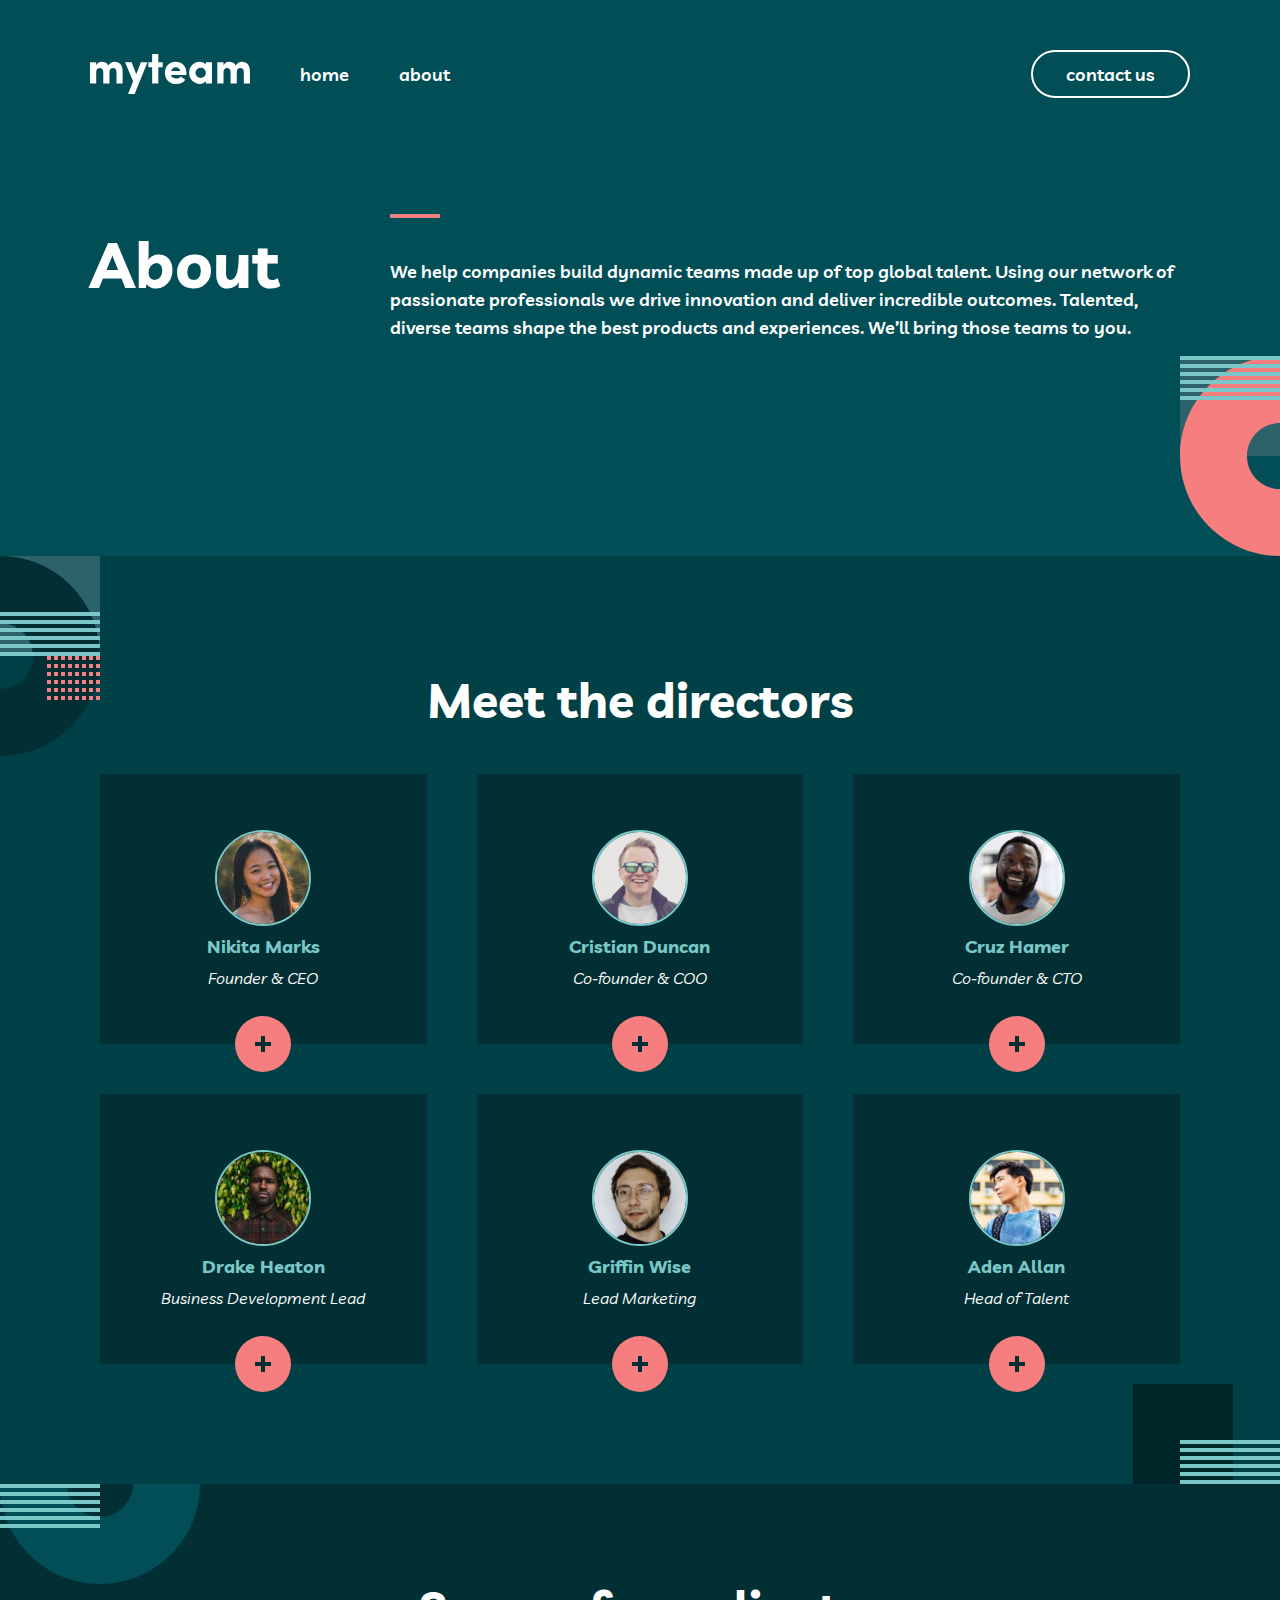
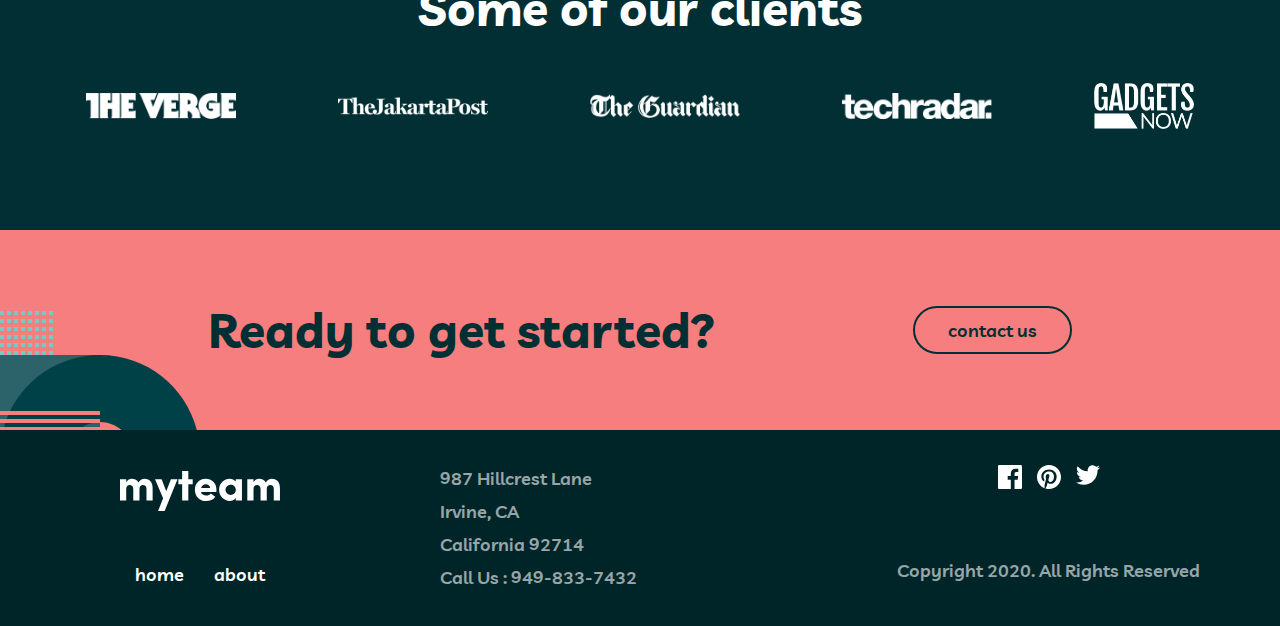
==== commit 03f57658: "v1.0" ====
--- a/pages/about.html
+++ b/pages/about.html
@@ -34,8 +34,8 @@
       />
       <nav>
         <a href="../index.html">home</a>
-        <a href="./pages/about.html">about</a>
-        <button><a href="./pages/contact.html">contact us</a></button>
+        <a href="./about.html">about</a>
+        <button><a href="./contact.html">contact us</a></button>
         <img src="../assets/icon-close.svg" id="close_nav" class="close_nav" />
         <img
           class="bg-image"
@@ -220,16 +220,17 @@
     <section class="get-started">
       <div class="wrapper">
         <h2>Ready to get started?</h2>
-        <button><a href="./pages/contact.html">contact us</a></button>
+        <button><a href="./contact.html">contact us</a></button>
       </div>
       <img src="../assets/bg-pattern-home-6-about-5.svg" alt="bg image" />
     </section>
 
     <footer>
+      <div class="wrapper">
       <img class="logo" src="../assets/logo.svg" alt="logo" />
       <nav>
-        <a href="#section.splash">home</a>
-        <a href="./pages/about.html">about</a>
+        <a href="../index.html">home</a>
+        <a href="./about.html">about</a>
       </nav>
       <div class="addy">
         <p>987 Hillcrest Lane</p>
@@ -246,7 +247,7 @@
         <p>Copyright 2020. All Rights Reserved</p>
       </div>
     </footer>
-
+  </div>
     <script src="../index.js"></script>
     <script src="../scripts/about.js"></script>
   </body>
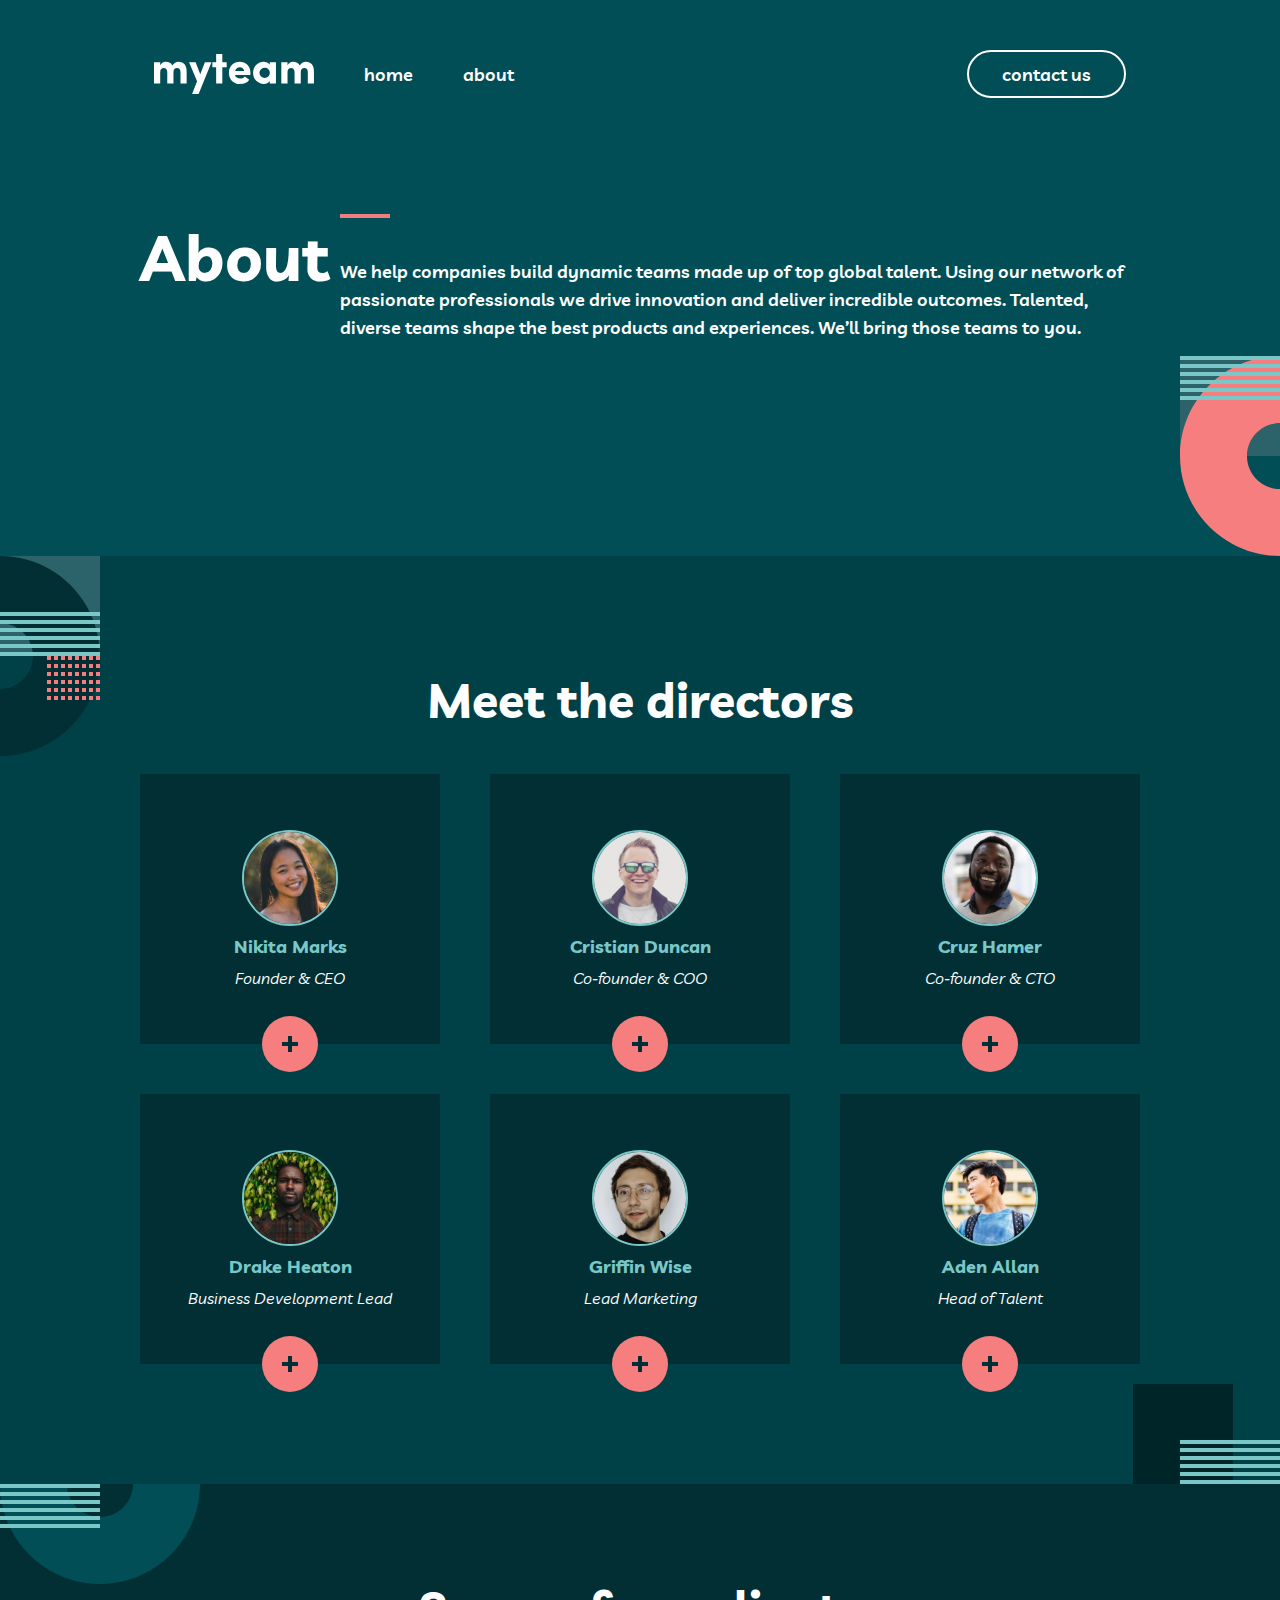
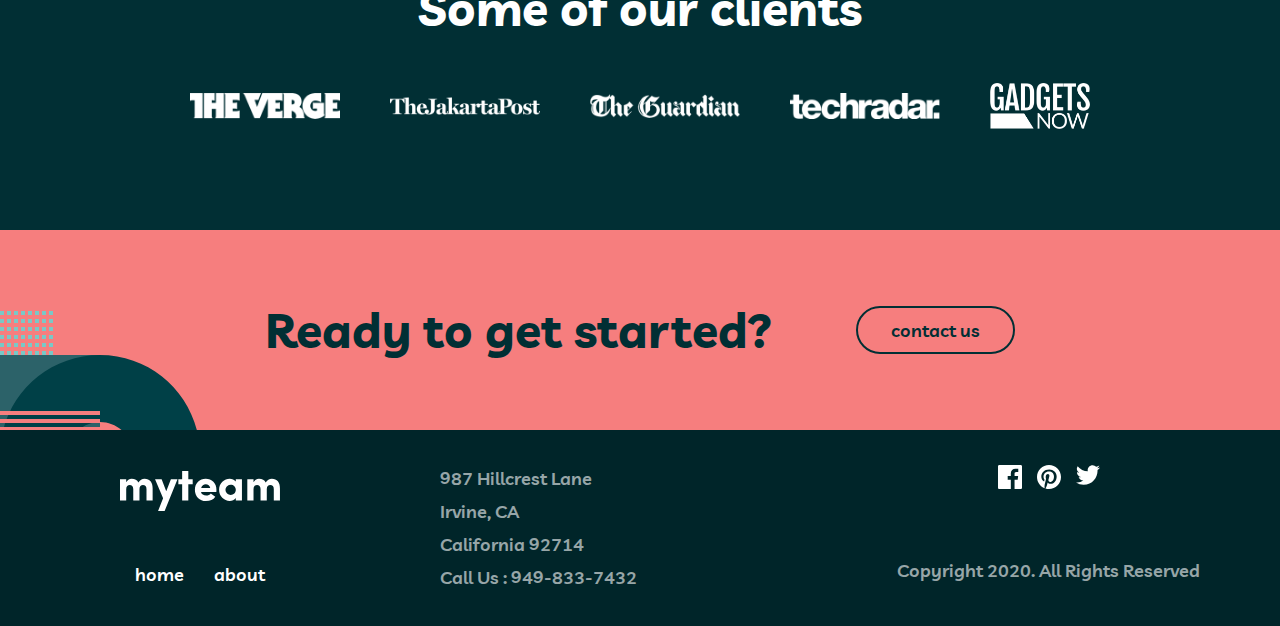
==== commit 39afb0f2: "refactor about and contact" ====
--- a/pages/about.html
+++ b/pages/about.html
@@ -66,6 +66,7 @@
           </p>
         </div>
       </article>
+
       <img src="../assets/bg-pattern-about-1-mobile-nav-1.svg" alt="bg-image" />
     </section>
 
@@ -75,6 +76,7 @@
         src="../assets/bg-pattern-about-2-contact-1.svg"
         alt="bg image one"
       />
+      
       <h2>Meet the directors</h2>
       <div class="wrapper">
         <article>
@@ -82,6 +84,7 @@
 
           <h3>Nikita Marks</h3>
           <i>Founder & CEO</i>
+
           <p>
             “It always amazes me how much talent there is in every corner of the
             globe.”
@@ -207,7 +210,9 @@
         src="../assets/bg-pattern-about-4.svg"
         alt="bg image"
       />
+
       <h2>Some of our clients</h2>
+
       <div class="logo-container">
         <img src="../assets/logo-the-verge.png" alt="verge logo" />
         <img src="../assets/logo-jakarta-post.png" alt="jakarta logo" />
@@ -227,17 +232,21 @@
 
     <footer>
       <div class="wrapper">
+
       <img class="logo" src="../assets/logo.svg" alt="logo" />
+
       <nav>
         <a href="../index.html">home</a>
         <a href="./about.html">about</a>
       </nav>
+
       <div class="addy">
         <p>987 Hillcrest Lane</p>
         <p>Irvine, CA</p>
         <p>California 92714</p>
         <p>Call Us : 949-833-7432</p>
       </div>
+
       <div class="copyright">
         <div class="media-wrapper">
           <img src="../assets/icon-facebook.svg" alt="facebook icon" />
@@ -246,6 +255,7 @@
         </div>
         <p>Copyright 2020. All Rights Reserved</p>
       </div>
+      
     </footer>
   </div>
     <script src="../index.js"></script>
--- a/styles/global.css
+++ b/styles/global.css
@@ -44,6 +44,6 @@
 
 @media (min-width: 768px) {
   section {
-    padding: 0 100px;
+    padding: 0 140px;
   }
 }
